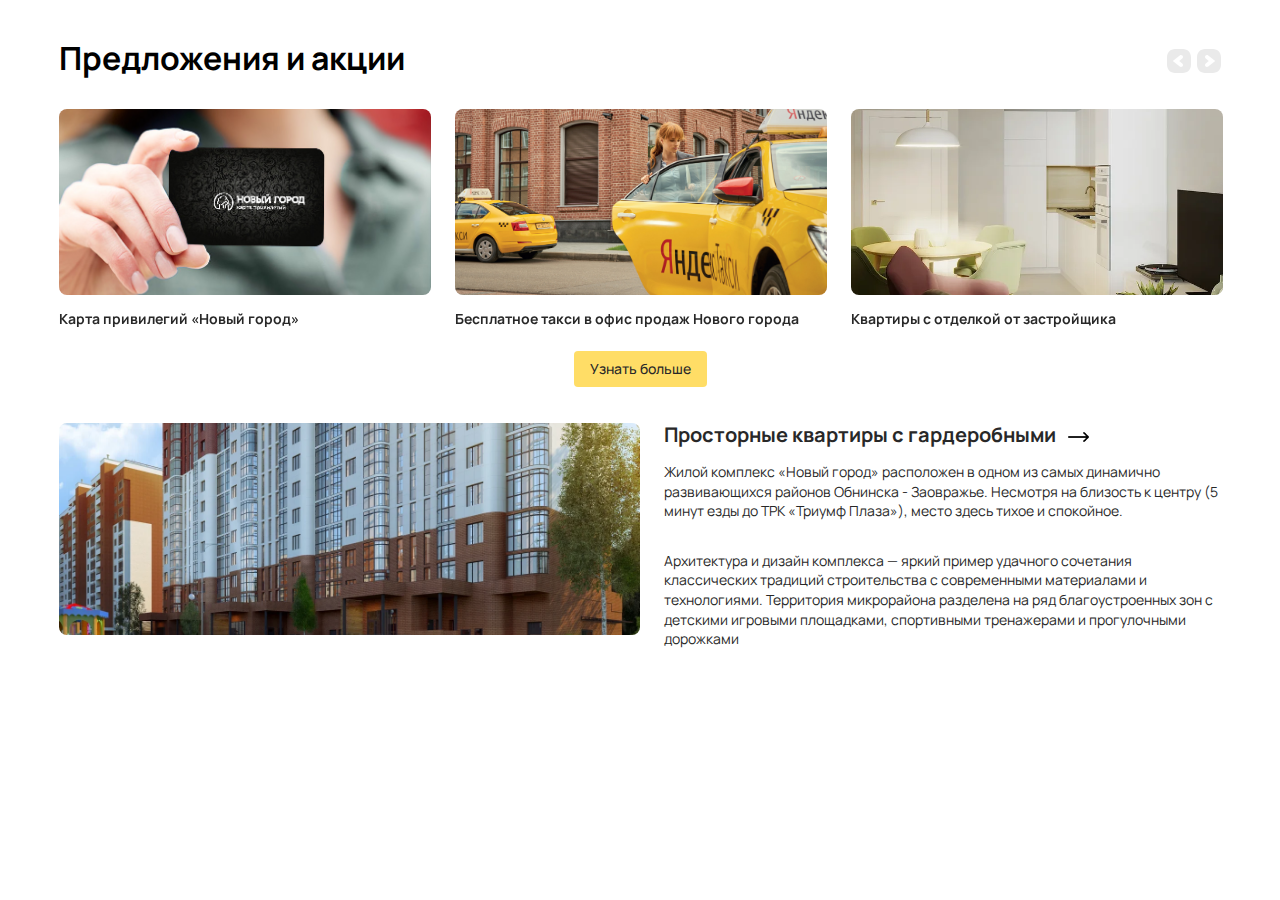
==== app/index.html @ 6c6148c2 "Add files via upload" ====
<!DOCTYPE html>
<html lang="ru">
<head>
    <meta charset="UTF-8">
    <meta name="viewport" content="width=device-width, initial-scale=1.0">
    <link rel="stylesheet" href="css/style.min.css">
    <title>Remark</title>
</head>
<body>
    <section class="promotions">
        <div class="container">
            <h2 class="promotions__title">Предложения и акции</h2>
            <div class="promotions__slider">
                <div class="promotions__slider-item">
                    <a class="promotions__slider-img" href="#">
                        <img src="img/promotions_1.png" alt="">
                    </a>
                    <h3 class="promotions__slider-title"><a href="#">Карта привилегий «Новый город»</a></h3>
                </div>
                <div class="promotions__slider-item">
                    <a class="promotions__slider-img" href="#">
                        <img src="img/promotions_2.png" alt="">
                    </a>
                    <h3 class="promotions__slider-title"><a href="#">Бесплатное такси в офис продаж Нового города</a></h3>
                </div>
                <div class="promotions__slider-item">
                    <a class="promotions__slider-img" href="#">
                        <img src="img/promotions_3.png" alt="">
                    </a>
                    <h3 class="promotions__slider-title"><a href="#">Квартиры с отделкой от застройщика</a></h3>
                </div>
                <div class="promotions__slider-item">
                    <a class="promotions__slider-img" href="#">
                        <img src="img/promotions_1.png" alt="">
                    </a>
                    <h3 class="promotions__slider-title"><a href="#">Квартиры с отделкой от застройщика</a></h3>
                </div>
            </div>
            <div class="promotions__btn">
                <a class="btn" href="#">Узнать больше</a>
            </div>
        </div>
    </section>
    <artilce class="artilce">
        <div class="container">
            <div class="artilce__inner">
                <a class="artilce__img" href="#">
                    <img src="img/artilce.png" alt="">
                </a>
                <div class="artilce__content">
                    <h2 class="artilce__title"><a href="#">Просторные квартиры с гардеробными <img src="img/artilce__next.svg" alt="" height="10"></a></h2>
                    <div class="artilce__text">
                        <p>Жилой комплекс «Новый город» расположен в одном из самых динамично развивающихся районов Обнинска - Заовражье. 
                        Несмотря на близость к центру (5 минут езды до ТРК «Триумф Плаза»), 
                        место здесь тихое и спокойное.</p>
                        <p>Архитектура и дизайн комплекса — яркий пример удачного сочетания классических традиций строительства с современными материалами и технологиями. 
                        Территория микрорайона разделена на ряд благоустроенных зон с детскими игровыми площадками, спортивными тренажерами и прогулочными дорожками</p>
                    </div>
                </div>
            </div>
        </div>
    </artilce>
    
    <script src="https://ajax.googleapis.com/ajax/libs/jquery/3.4.1/jquery.min.js"></script>
    <script src="js/libs.min.js"></script>
    <script src="js/main.js"></script>
</body>
</html>
---- app/css/style.min.css ----
/*! normalize.css v8.0.1 | MIT License | github.com/necolas/normalize.css */@import url("https://fonts.googleapis.com/css2?family=Manrope:wght@400;500;700&display=swap");html{line-height:1.15;-webkit-text-size-adjust:100%}body{margin:0}main{display:block}h1{font-size:2em;margin:0.67em 0}hr{-webkit-box-sizing:content-box;box-sizing:content-box;height:0;overflow:visible}pre{font-family:monospace, monospace;font-size:1em}a{background-color:transparent}abbr[title]{border-bottom:none;text-decoration:underline;-webkit-text-decoration:underline dotted;text-decoration:underline dotted}b,strong{font-weight:bolder}code,kbd,samp{font-family:monospace, monospace;font-size:1em}small{font-size:80%}sub,sup{font-size:75%;line-height:0;position:relative;vertical-align:baseline}sub{bottom:-0.25em}sup{top:-0.5em}img{border-style:none}button,input,optgroup,select,textarea{font-family:inherit;font-size:100%;line-height:1.15;margin:0}button,input{overflow:visible}button,select{text-transform:none}button,[type="button"],[type="reset"],[type="submit"]{-webkit-appearance:button}button::-moz-focus-inner,[type="button"]::-moz-focus-inner,[type="reset"]::-moz-focus-inner,[type="submit"]::-moz-focus-inner{border-style:none;padding:0}button:-moz-focusring,[type="button"]:-moz-focusring,[type="reset"]:-moz-focusring,[type="submit"]:-moz-focusring{outline:1px dotted ButtonText}fieldset{padding:0.35em 0.75em 0.625em}legend{-webkit-box-sizing:border-box;box-sizing:border-box;color:inherit;display:table;max-width:100%;padding:0;white-space:normal}progress{vertical-align:baseline}textarea{overflow:auto}[type="checkbox"],[type="radio"]{-webkit-box-sizing:border-box;box-sizing:border-box;padding:0}[type="number"]::-webkit-inner-spin-button,[type="number"]::-webkit-outer-spin-button{height:auto}[type="search"]{-webkit-appearance:textfield;outline-offset:-2px}[type="search"]::-webkit-search-decoration{-webkit-appearance:none}::-webkit-file-upload-button{-webkit-appearance:button;font:inherit}details{display:block}summary{display:list-item}template{display:none}[hidden]{display:none}.slick-slider{position:relative;display:block;-webkit-box-sizing:border-box;box-sizing:border-box;-webkit-user-select:none;-moz-user-select:none;-ms-user-select:none;user-select:none;-webkit-touch-callout:none;-khtml-user-select:none;-ms-touch-action:pan-y;touch-action:pan-y;-webkit-tap-highlight-color:transparent}.slick-list{position:relative;display:block;overflow:hidden;margin:0;padding:0}.slick-list:focus{outline:none}.slick-list.dragging{cursor:pointer;cursor:hand}.slick-slider .slick-track,.slick-slider .slick-list{-webkit-transform:translate3d(0, 0, 0);-ms-transform:translate3d(0, 0, 0);transform:translate3d(0, 0, 0)}.slick-track{position:relative;top:0;left:0;display:block;margin-left:auto;margin-right:auto}.slick-track:before,.slick-track:after{display:table;content:''}.slick-track:after{clear:both}.slick-loading .slick-track{visibility:hidden}.slick-slide{display:none;float:left;height:100%;min-height:1px}[dir='rtl'] .slick-slide{float:right}.slick-slide img{display:block}.slick-slide.slick-loading img{display:none}.slick-slide.dragging img{pointer-events:none}.slick-initialized .slick-slide{display:block}.slick-loading .slick-slide{visibility:hidden}.slick-vertical .slick-slide{display:block;height:auto;border:1px solid transparent}.slick-arrow.slick-hidden{display:none}html{-webkit-box-sizing:border-box;box-sizing:border-box}*,*::before,*::after{-webkit-box-sizing:inherit;box-sizing:inherit}body{font-family:'Manrope', sans-serif;font-size:14px;font-weight:400;background-color:#fff}h1,h2,h3,h4,h5,h6,p{margin:0}.container{max-width:1400px;width:100%;padding:0 11px;margin:0 auto}@media (min-width: 320px){.container{padding:0 35px}}@media (min-width: 768px){.container{padding:0 59px}}.promotions{padding:40px 0 20px}.promotions__title{font-size:24px;font-weight:700;color:#000;margin-bottom:32px}@media (min-width: 768px){.promotions__title{font-size:32px}}.promotions__btn{text-align:center}.promotions__slider{position:relative;margin:0 -12px 42px}@media (min-width: 320px){.promotions__slider{margin:0 -12px 24px}}.promotions__slider-arrow{position:absolute;right:40%;bottom:-18px;z-index:10;opacity:0.4;-webkit-transition:opacity .2s linear;-o-transition:opacity .2s linear;transition:opacity .2s linear;cursor:pointer}.promotions__slider-arrow--left{-webkit-transform:rotate(180deg);-ms-transform:rotate(180deg);transform:rotate(180deg);right:51%}.promotions__slider-arrow:hover{opacity:1}@media (min-width: 320px){.promotions__slider-arrow{right:12px;top:-60px}.promotions__slider-arrow--left{-webkit-transform:rotate(180deg);-ms-transform:rotate(180deg);transform:rotate(180deg);right:42px}}.promotions__slider-item{padding:0 12px}.promotions__slider-img{position:relative;display:block;padding:0px 0px 50% 0px;outline:none;border-radius:8px;overflow:hidden;margin-bottom:16px}.promotions__slider-img:hover img{-webkit-transform:scale(1.08);-ms-transform:scale(1.08);transform:scale(1.08)}.promotions__slider-img img{position:absolute;top:0;left:0;height:100%;width:100%;-o-object-fit:cover;object-fit:cover;-o-object-position:50% 60%;object-position:50% 60%;-webkit-transition:-webkit-transform .6s ease;transition:-webkit-transform .6s ease;-o-transition:transform .6s ease;transition:transform .6s ease;transition:transform .6s ease, -webkit-transform .6s ease}.promotions__slider-title{font-size:14px;font-weight:700}.promotions__slider-title a{color:#282828;text-decoration:none;outline:none}.btn{font-size:14px;font-weight:500;color:#282828;display:inline-block;padding:10px 16px;background-color:#fd6;border-radius:4px;border:none;text-decoration:none;cursor:pointer;-webkit-transition:background .2s linear;-o-transition:background .2s linear;transition:background .2s linear}.btn:hover{background-color:rgba(255,221,102,0.6)}.artilce{padding:20px 40px}.artilce__inner{display:-webkit-box;display:-ms-flexbox;display:flex;-webkit-box-orient:vertical;-webkit-box-direction:normal;-ms-flex-direction:column;flex-direction:column}@media (min-width: 320px){.artilce__inner{-webkit-box-orient:horizontal;-webkit-box-direction:normal;-ms-flex-direction:row;flex-direction:row}}.artilce__title{display:-webkit-box;display:-ms-flexbox;display:flex;-webkit-box-align:center;-ms-flex-align:center;align-items:center;font-size:16px;font-weight:700;margin-bottom:16px}.artilce__title:hover img{padding-left:150px;opacity:0}.artilce__title a{text-decoration:none;color:#282828}.artilce__title img{-webkit-transition:all .5s ease-in-out;-o-transition:all .5s ease-in-out;transition:all .5s ease-in-out;padding-left:8px}@media (min-width: 320px){.artilce__title{font-size:20px}}.artilce__img{width:100%;height:auto;overflow:hidden;border-radius:8px;margin-bottom:24px}.artilce__img:hover img{-webkit-transform:scale(1.08);-ms-transform:scale(1.08);transform:scale(1.08)}.artilce__img img{width:100%;height:100%;-o-object-fit:cover;object-fit:cover;-webkit-transition:-webkit-transform .8s ease;transition:-webkit-transform .8s ease;-o-transition:transform .8s ease;transition:transform .8s ease;transition:transform .8s ease, -webkit-transform .8s ease}@media (min-width: 320px){.artilce__img{width:50%;margin-bottom:0px;height:212px}}.artilce__content{padding-left:0;width:100%}@media (min-width: 320px){.artilce__content{padding-left:24px;width:50%}}.artilce__text{font-size:12px;color:#282828;font-weight:400;line-height:1.4}.artilce__text p{margin-bottom:30px}@media (min-width: 320px){.artilce__text{font-size:14px}}
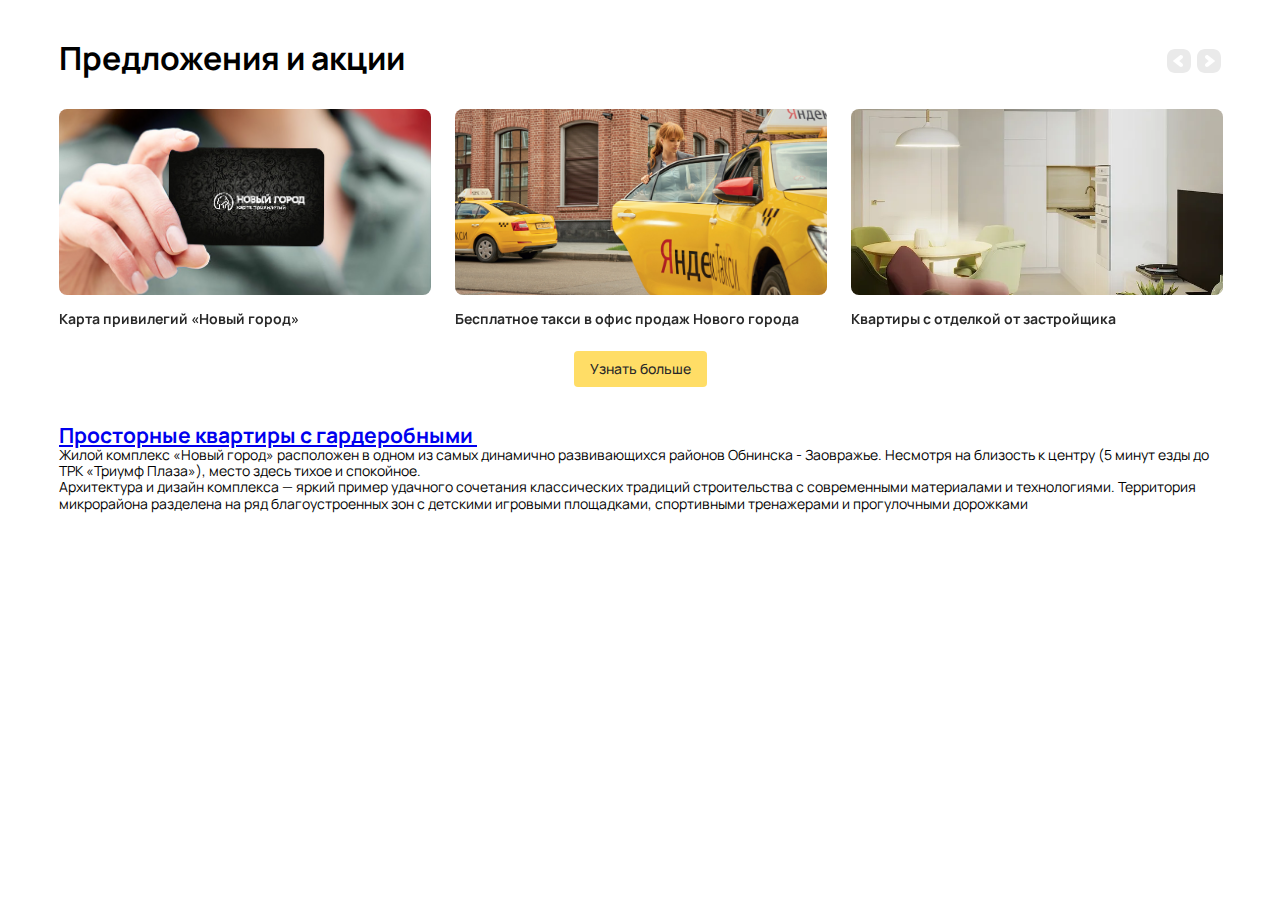
==== commit fd2aa083: "Update index.html" ====
--- a/app/index.html
+++ b/app/index.html
@@ -4,6 +4,7 @@
     <meta charset="UTF-8">
     <meta name="viewport" content="width=device-width, initial-scale=1.0">
     <link rel="stylesheet" href="css/style.min.css">
+    <link href="https://fonts.googleapis.com/css2?family=Manrope:wght@400;500;700&display=swap" rel="stylesheet">
     <title>Remark</title>
 </head>
 <body>
@@ -41,15 +42,15 @@
             </div>
         </div>
     </section>
-    <artilce class="artilce">
+    <article class="article">
         <div class="container">
-            <div class="artilce__inner">
-                <a class="artilce__img" href="#">
-                    <img src="img/artilce.png" alt="">
+            <div class="article__inner">
+                <a class="article__img" href="#">
+                    <img src="img/article.png" alt="">
                 </a>
-                <div class="artilce__content">
-                    <h2 class="artilce__title"><a href="#">Просторные квартиры с гардеробными <img src="img/artilce__next.svg" alt="" height="10"></a></h2>
-                    <div class="artilce__text">
+                <div class="article__content">
+                    <h2 class="article__title"><a href="#">Просторные квартиры с гардеробными <img src="img/article__next.svg" alt="" height="10"></a></h2>
+                    <div class="article__text">
                         <p>Жилой комплекс «Новый город» расположен в одном из самых динамично развивающихся районов Обнинска - Заовражье. 
                         Несмотря на близость к центру (5 минут езды до ТРК «Триумф Плаза»), 
                         место здесь тихое и спокойное.</p>
@@ -59,10 +60,10 @@
                 </div>
             </div>
         </div>
-    </artilce>
+    </article>
     
     <script src="https://ajax.googleapis.com/ajax/libs/jquery/3.4.1/jquery.min.js"></script>
     <script src="js/libs.min.js"></script>
     <script src="js/main.js"></script>
 </body>
-</html>+</html>
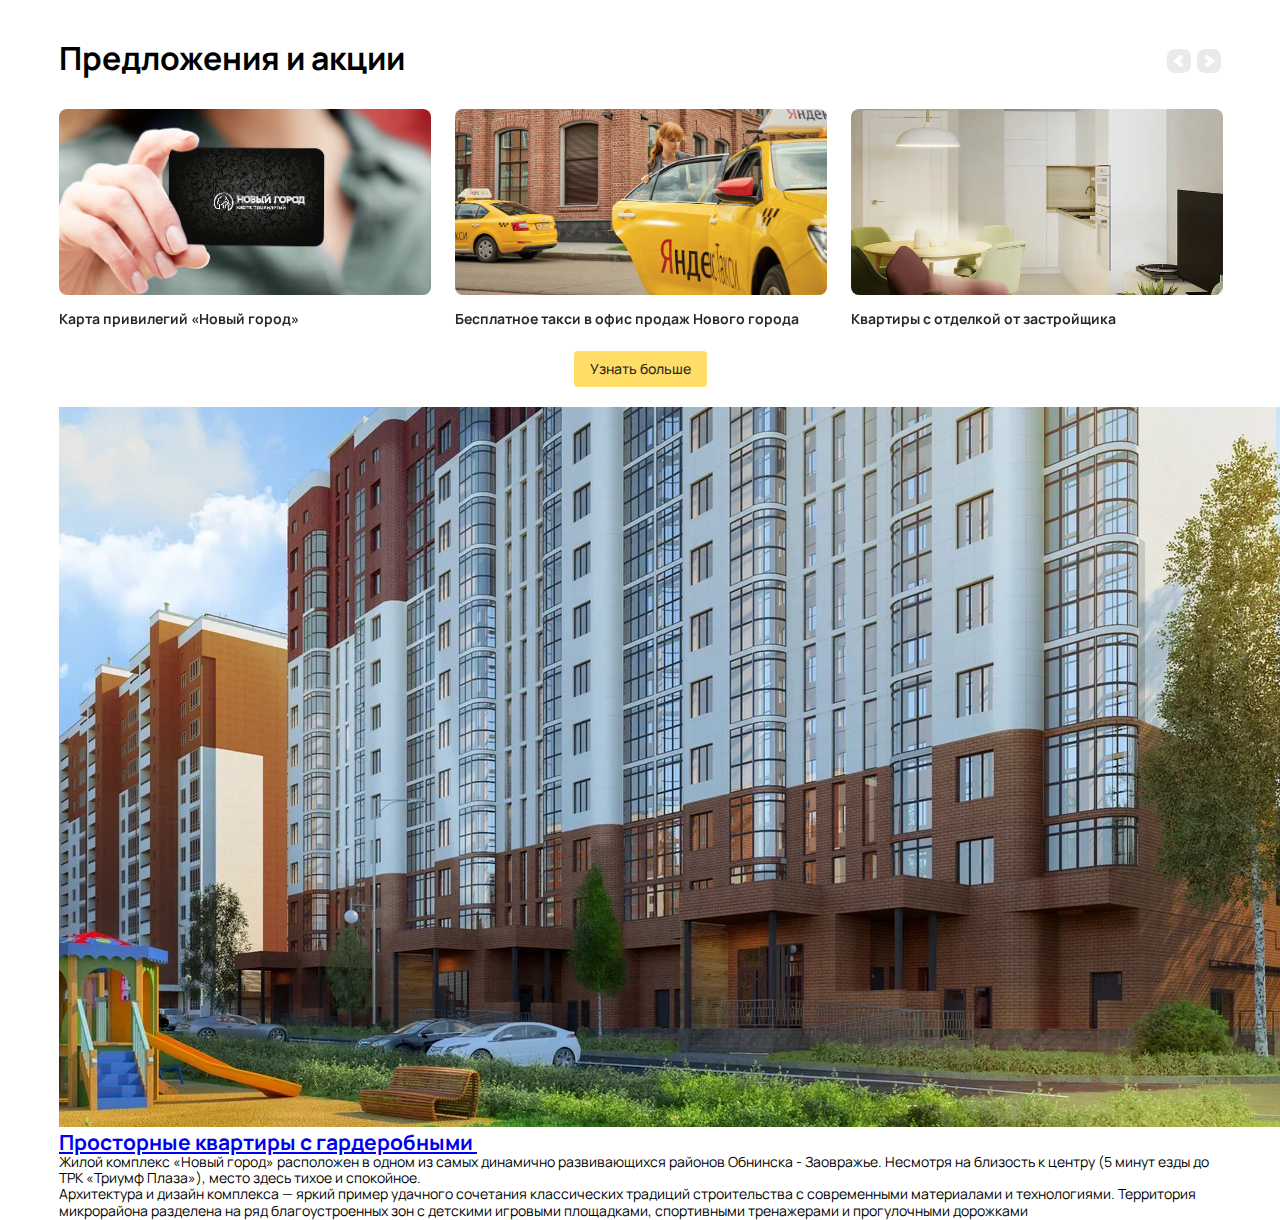
==== commit 95777eef: "Update index.html" ====
--- a/app/index.html
+++ b/app/index.html
@@ -46,7 +46,7 @@
         <div class="container">
             <div class="article__inner">
                 <a class="article__img" href="#">
-                    <img src="img/article.png" alt="">
+                    <img src="img/artilce.png" alt="">
                 </a>
                 <div class="article__content">
                     <h2 class="article__title"><a href="#">Просторные квартиры с гардеробными <img src="img/article__next.svg" alt="" height="10"></a></h2>
